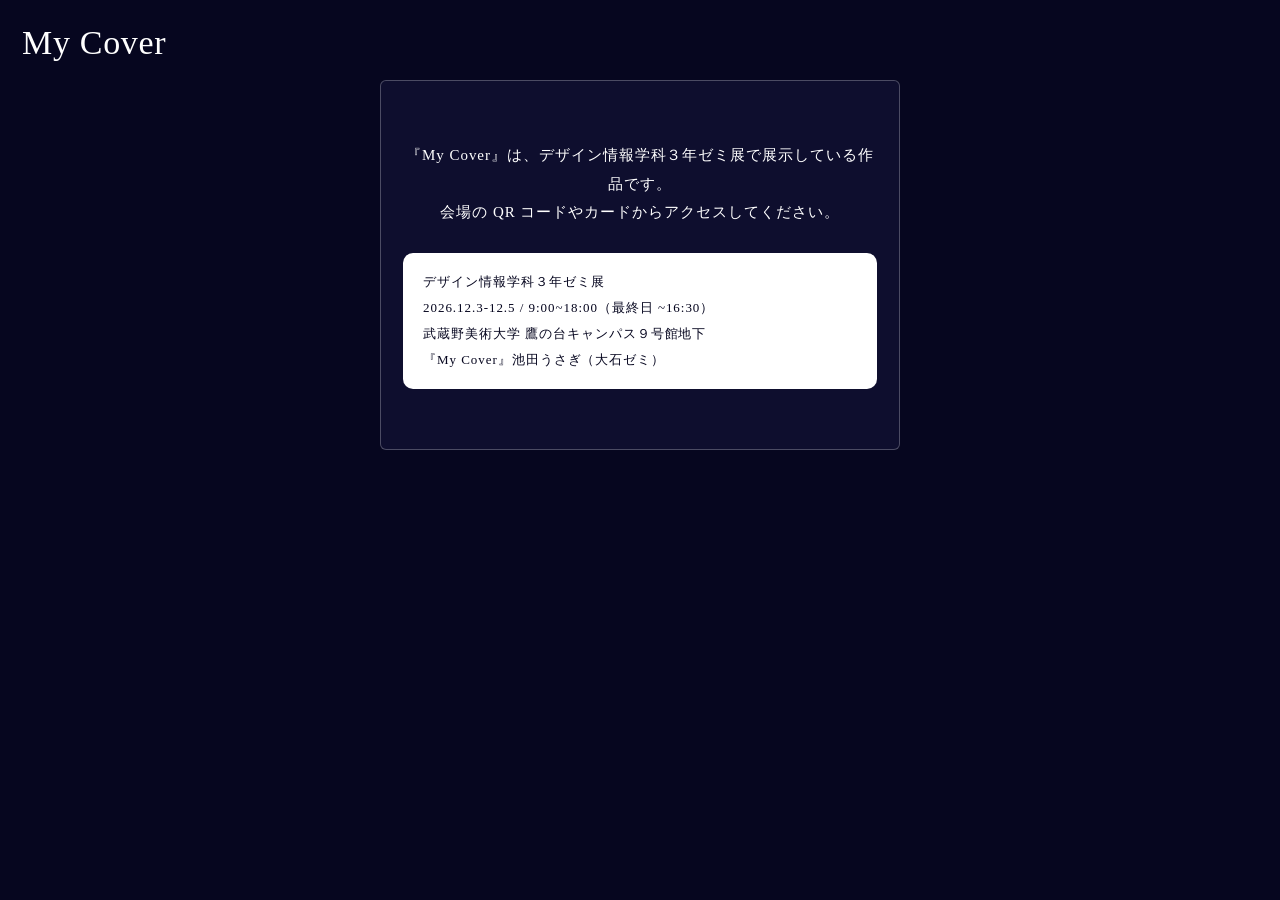
==== mobile/index.html @ b885bb5f "feat: フェーズ4 Supabase送信・カード発行・スマホ用ページを実装 - 確定したジャケットとカードのひも付けを Supabase に送信（失敗時は再送） - set_supabase_ke" ====
<!doctype html>
<html lang="ja">
<head>
<meta charset="utf-8">
<meta name="viewport" content="width=device-width,initial-scale=1,viewport-fit=cover">
<meta name="robots" content="noindex">
<title>My Cover</title>
<link rel="stylesheet" href="style.css">
</head>
<body>
<header class="head">
  <h1>My Cover</h1>
  <p class="no" id="no"></p>
</header>

<main id="main">
  <!-- 読み込み中 -->
  <section id="loading" class="panel center">
    <p class="msg" id="loading-msg">読み込んでいます…</p>
  </section>

  <!-- M1 曲とジャケット p.14 -->
  <section id="m1" class="panel hidden">
    <!-- 長押しで保存できるよう <img> で置く（背景画像にしない） -->
    <img id="jacket" class="jacket" alt="あなたの『My Cover』ジャケット">
    <p class="track-title" id="track-title"></p>
    <p class="artist" id="artist"></p>
    <div class="player">
      <button class="play" id="play" aria-label="再生"></button>
      <div class="bar">
        <input type="range" id="seek" min="0" step="0.1" value="0" aria-label="再生位置">
        <div class="times"><span id="pos">0´00”</span><span id="dur">-´--”</span></div>
      </div>
    </div>
    <a class="download" id="download" download>Download (MP3)</a>
    <p class="hint">ジャケットを長押しすると画像として保存できます</p>
    <div class="prompt">
      <p class="label">入力したプロンプト</p>
      <p class="prompt-text" id="prompt"></p>
    </div>
  </section>

  <!-- M2 未ひも付けカード p.15 -->
  <section id="m2" class="panel hidden">
    <div class="jacket empty"><span>まだジャケットがありません</span></div>
    <h2 class="m2-title">このカードにはまだジャケットが<br>ひもづいていません</h2>
    <p class="m2-desc">会場でジャケットを作成し、完成後「Take It Home（カードで持ち帰る）」を選択すると、このカードにあなたのジャケットと楽曲がひもづきます。</p>
    <div class="info" id="info"></div>
  </section>

  <!-- エラー -->
  <section id="error" class="panel center hidden">
    <p class="msg" id="error-msg"></p>
    <div class="info" id="info-error"></div>
  </section>
</main>

<footer class="foot">
  <a id="author" class="hidden" target="_blank" rel="noopener">『My Cover』・作者 HP へ</a>
</footer>

<script src="config.js"></script>
<script src="app.js"></script>
</body>
</html>
---- mobile/style.css ----
@font-face {
  /* TODO: デザインで使った書体のファイル（ライセンス確認後）を fonts/ に置く */
  font-family: "MyCoverSerif";
  src: url("fonts/main.woff2") format("woff2");
  font-display: swap;
}
:root {
  --bg: #06061f;
  --panel: #0e0e2e;
  --fg: #fff;
  --line: rgba(255, 255, 255, .8);
  --muted: rgba(255, 255, 255, .7);
  --font: "MyCoverSerif", "Hiragino Mincho ProN", "Yu Mincho", "YuMincho", "Noto Serif JP", serif;
}
* { box-sizing: border-box; }
html, body { margin: 0; background: var(--bg); color: var(--fg); font-family: var(--font); letter-spacing: .06em; }
body { min-height: 100vh; display: flex; flex-direction: column; padding: env(safe-area-inset-top) 0 env(safe-area-inset-bottom); }
.hidden { display: none !important; }

.head { display: flex; justify-content: space-between; align-items: baseline; padding: 24px 22px 18px; }
.head h1 { margin: 0; font-size: 34px; font-weight: 400; letter-spacing: .02em; }
.no { margin: 0; font-size: 14px; }

main { flex: 1; padding: 0 18px; }
.panel { max-width: 520px; margin: 0 auto; background: var(--panel); border: 1px solid rgba(255,255,255,.25); border-radius: 6px; padding: 28px 22px 26px; }
.panel.center { text-align: center; padding: 60px 22px; }
.msg { font-size: 15px; line-height: 1.9; margin: 0; }

.jacket { display: block; width: 100%; aspect-ratio: 1 / 1; object-fit: cover; background: #2a2a44;
  -webkit-touch-callout: default; user-select: auto; }
.jacket.empty { display: flex; align-items: center; justify-content: center; font-size: 15px; color: var(--muted); }

.track-title { text-align: center; font-size: 36px; margin: 24px 0 0; }
.artist { text-align: center; font-size: 16px; margin: 4px 0 18px; }

.player { display: flex; align-items: center; gap: 12px; }
.play { flex: none; width: 40px; height: 40px; border: 1px solid var(--line); border-radius: 50%; background: none; position: relative; cursor: pointer; }
.play::before { content: ""; position: absolute; left: 15px; top: 11px; border-style: solid; border-width: 9px 0 9px 14px; border-color: transparent transparent transparent #fff; }
.play.playing::before { left: 13px; top: 12px; width: 4px; height: 16px; border: none; background: #fff; box-shadow: 8px 0 0 #fff; }
.bar { flex: 1; }
.bar input { -webkit-appearance: none; appearance: none; width: 100%; height: 20px; background: transparent; margin: 0; }
.bar input::-webkit-slider-runnable-track { height: 2px; background: linear-gradient(to right, #fff 0 var(--pct, 0%), rgba(255,255,255,.5) var(--pct, 0%)); }
.bar input::-webkit-slider-thumb { -webkit-appearance: none; width: 14px; height: 14px; margin-top: -6px; border-radius: 50%; background: #fff; }
.bar input::-moz-range-track { height: 2px; background: rgba(255,255,255,.5); }
.bar input::-moz-range-thumb { width: 14px; height: 14px; border: none; border-radius: 50%; background: #fff; }
.times { display: flex; justify-content: space-between; font-size: 11px; color: var(--muted); }

.download { display: block; margin: 34px auto 0; max-width: 300px; padding: 15px 0; text-align: center; background: #fff; color: var(--bg);
  border-radius: 8px; font-size: 17px; text-decoration: none; }
.download.disabled { opacity: .4; pointer-events: none; }
.hint { text-align: center; font-size: 12px; margin: 14px 0 0; }

.prompt { margin: 34px -8px 0; border-top: 1px solid var(--line); padding-top: 14px; }
.label { font-size: 12px; margin: 0 0 14px; }
.prompt-text { font-size: 14px; line-height: 1.8; margin: 0; padding: 0 10px; white-space: pre-wrap; word-break: break-all; }

.m2-title { font-size: 18px; font-weight: 400; line-height: 1.6; margin: 30px 0 0; }
.m2-desc { font-size: 13px; line-height: 1.9; margin: 22px 0 0; }
.info { margin-top: 26px; background: #fff; color: var(--bg); border-radius: 10px; padding: 16px 20px; font-size: 13px; line-height: 2; text-align: left; }
.info:empty { display: none; }

.foot { text-align: center; padding: 30px 0 36px; }
.foot a { color: var(--fg); font-size: 15px; }
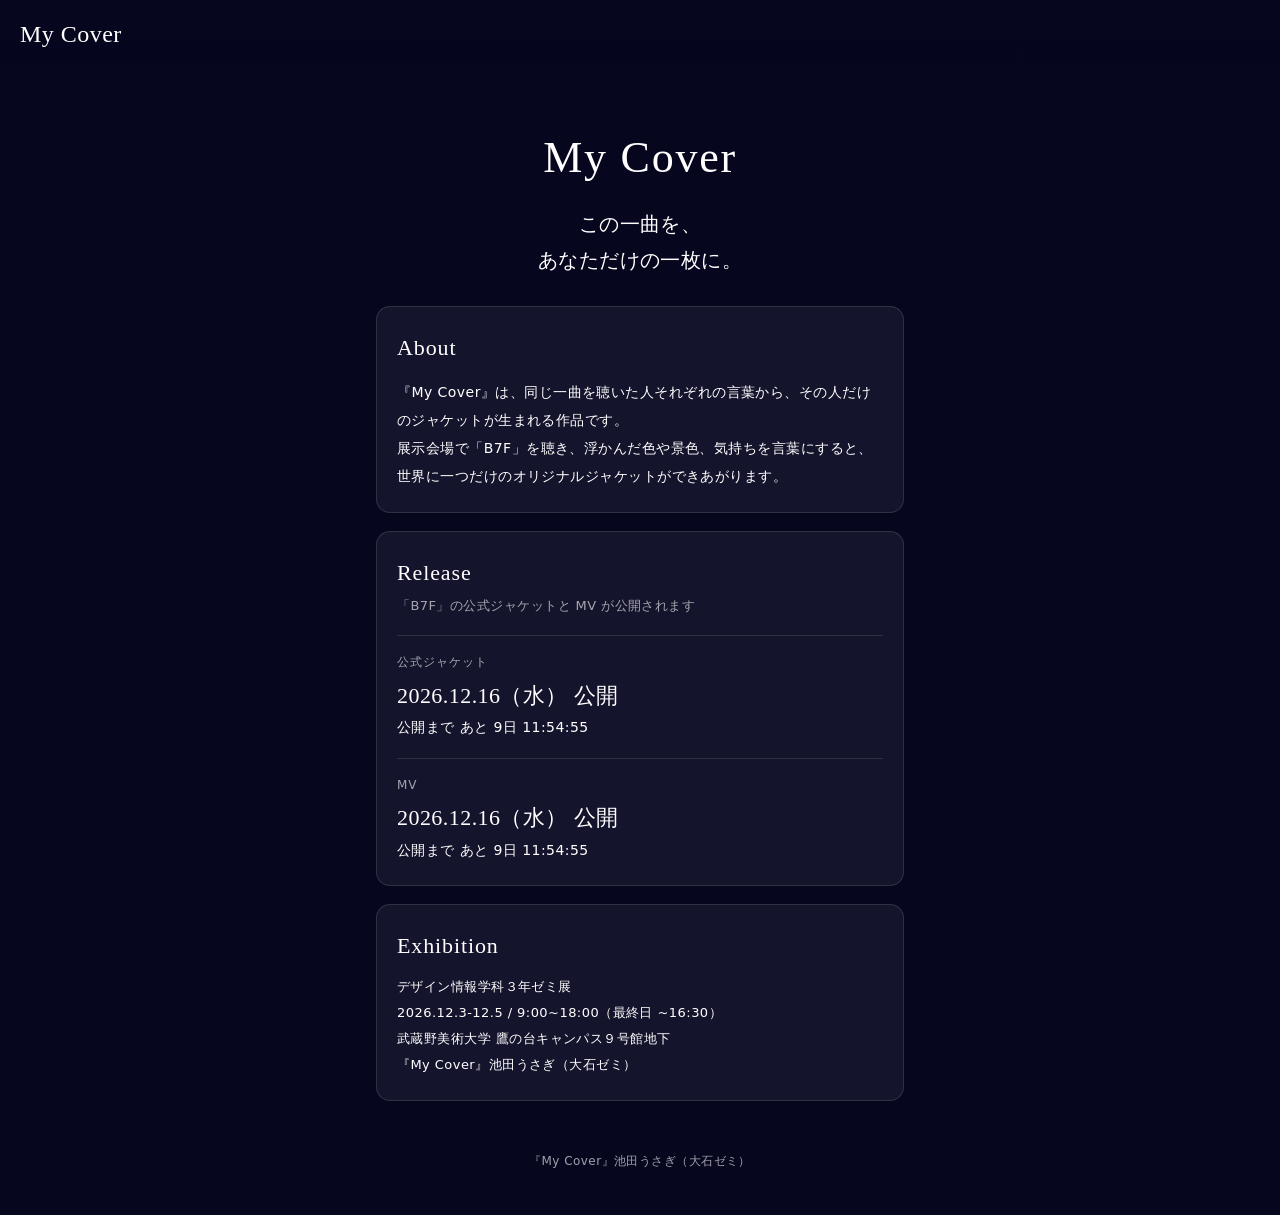
==== commit f96edc5b: "feat: スマホ用ページを音楽配信サービス風に作り込み、作品ページを追加 - アルバムページ風の M1（にじむ背景・大きなジャケット・10秒戻し／送り・曲の行） - URL にクエリが無いときは作品" ====
--- a/mobile/index.html
+++ b/mobile/index.html
@@ -4,59 +4,160 @@
 <meta charset="utf-8">
 <meta name="viewport" content="width=device-width,initial-scale=1,viewport-fit=cover">
 <meta name="robots" content="noindex">
+<meta name="theme-color" content="#06061f">
 <title>My Cover</title>
 <link rel="stylesheet" href="style.css">
 </head>
 <body>
-<header class="head">
-  <h1>My Cover</h1>
+<header class="bar">
+  <a class="logo" href="./">My Cover</a>
   <p class="no" id="no"></p>
 </header>
 
 <main id="main">
-  <!-- 読み込み中 -->
-  <section id="loading" class="panel center">
+  <!-- 読み込み中・エラー -->
+  <section id="loading" class="state">
     <p class="msg" id="loading-msg">読み込んでいます…</p>
   </section>
+  <section id="error" class="state hidden">
+    <p class="msg" id="error-msg"></p>
+    <a class="pill" href="./">『My Cover』作品ページへ</a>
+  </section>
 
-  <!-- M1 曲とジャケット p.14 -->
-  <section id="m1" class="panel hidden">
-    <!-- 長押しで保存できるよう <img> で置く（背景画像にしない） -->
-    <img id="jacket" class="jacket" alt="あなたの『My Cover』ジャケット">
-    <p class="track-title" id="track-title"></p>
-    <p class="artist" id="artist"></p>
+  <!-- M1 曲とジャケット（あなた盤） -->
+  <section id="m1" class="hidden">
+    <div class="hero">
+      <div class="hero-bg" id="hero-bg" aria-hidden="true"></div>
+      <!-- 長押しで保存できるよう <img> で置く（背景画像にしない） -->
+      <img id="jacket" class="art" alt="あなたの『My Cover』ジャケット">
+    </div>
+    <div class="head">
+      <h1 class="title" id="track-title"></h1>
+      <p class="artist" id="artist"></p>
+      <p class="meta" id="meta"></p>
+    </div>
+
     <div class="player">
-      <button class="play" id="play" aria-label="再生"></button>
-      <div class="bar">
-        <input type="range" id="seek" min="0" step="0.1" value="0" aria-label="再生位置">
-        <div class="times"><span id="pos">0´00”</span><span id="dur">-´--”</span></div>
+      <input type="range" class="seek" id="seek" min="0" step="0.1" value="0" aria-label="再生位置">
+      <div class="times"><span id="pos">0:00</span><span id="dur">-:--</span></div>
+      <div class="controls">
+        <button class="skip" id="back10" aria-label="10秒戻す">−10</button>
+        <button class="play" id="play" aria-label="再生"></button>
+        <button class="skip" id="fwd10" aria-label="10秒送る">+10</button>
       </div>
     </div>
-    <a class="download" id="download" download>Download (MP3)</a>
+
+    <div class="actions">
+      <a class="pill primary" id="download" download>Download (MP3)</a>
+    </div>
     <p class="hint">ジャケットを長押しすると画像として保存できます</p>
-    <div class="prompt">
-      <p class="label">入力したプロンプト</p>
-      <p class="prompt-text" id="prompt"></p>
+
+    <ol class="tracks">
+      <li>
+        <span class="n">1</span>
+        <span class="t"><b id="row-title"></b><small id="row-artist"></small></span>
+        <span class="d" id="row-dur"></span>
+      </li>
+    </ol>
+
+    <section class="card words">
+      <h2>入力したプロンプト</h2>
+      <p id="prompt"></p>
+    </section>
+  </section>
+
+  <!-- M2 未ひも付けカード -->
+  <section id="m2" class="hidden">
+    <div class="hero">
+      <div class="art empty"><span>まだジャケットがありません</span></div>
+    </div>
+    <div class="head">
+      <h1 class="m2-title">このカードにはまだ<br>ジャケットがひもづいていません</h1>
+      <p class="m2-desc">会場でジャケットを作成し、完成後「Take It Home（カードで持ち帰る）」を選択すると、このカードにあなたのジャケットと楽曲がひもづきます。</p>
     </div>
   </section>
 
-  <!-- M2 未ひも付けカード p.15 -->
-  <section id="m2" class="panel hidden">
-    <div class="jacket empty"><span>まだジャケットがありません</span></div>
-    <h2 class="m2-title">このカードにはまだジャケットが<br>ひもづいていません</h2>
-    <p class="m2-desc">会場でジャケットを作成し、完成後「Take It Home（カードで持ち帰る）」を選択すると、このカードにあなたのジャケットと楽曲がひもづきます。</p>
-    <div class="info" id="info"></div>
+  <!-- 作品ページ（?t= / ?c= なしで開いたとき） -->
+  <section id="home" class="hidden">
+    <div class="home-hero">
+      <div class="home-stack" id="home-stack" aria-hidden="true"></div>
+      <h1 class="home-title">My Cover</h1>
+      <p class="home-catch" id="home-catch"></p>
+    </div>
+    <section class="card">
+      <h2>About</h2>
+      <p class="body" id="work-intro"></p>
+    </section>
   </section>
 
-  <!-- エラー -->
-  <section id="error" class="panel center hidden">
-    <p class="msg" id="error-msg"></p>
-    <div class="info" id="info-error"></div>
+  <!-- 特設エリア（M1・M2・作品ページの共通部分） -->
+  <section id="special" class="hidden">
+    <section class="card release" id="release">
+      <h2>Release</h2>
+      <p class="sub" id="release-sub"></p>
+
+      <div class="rel-item">
+        <p class="label">公式ジャケット</p>
+        <div id="official-before">
+          <p class="date" id="official-date"></p>
+          <p class="countdown" id="official-count"></p>
+        </div>
+        <div id="official-after" class="hidden">
+          <!-- あなた盤と公式盤を並べる -->
+          <div class="compare" id="compare">
+            <figure id="mine-fig"><img id="mine" alt="あなた盤"><figcaption>あなた盤</figcaption></figure>
+            <figure id="official-fig"><img id="official" alt="公式盤"><figcaption>公式盤</figcaption></figure>
+          </div>
+          <a class="pill" id="official-dl" download>公式ジャケットをダウンロード</a>
+        </div>
+      </div>
+
+      <div class="rel-item">
+        <p class="label">MV</p>
+        <div id="mv-before">
+          <p class="date" id="mv-date"></p>
+          <p class="countdown" id="mv-count"></p>
+        </div>
+        <div id="mv-after" class="hidden">
+          <a class="pill primary" id="mv-link" href="#">MV を見る（YouTube）</a>
+        </div>
+      </div>
+    </section>
+
+    <section class="card hidden" id="song">
+      <h2 id="song-title"></h2>
+      <p class="body" id="song-intro"></p>
+    </section>
+
+    <section class="block" id="everyone">
+      <div class="block-head">
+        <h2>みんなの My Cover</h2>
+        <span class="count" id="everyone-count"></span>
+      </div>
+      <p class="sub">同じ一曲を聴いても、生まれたジャケットは違う。</p>
+      <div class="shelf" id="shelf"></div>
+      <button class="pill hidden" id="more">もっと見る</button>
+      <a class="pill" id="to-home" href="./">すべて見る（作品ページ）</a>
+    </section>
+
+    <section class="card info" id="info-card">
+      <h2>Exhibition</h2>
+      <div id="info"></div>
+    </section>
   </section>
 </main>
 
+<!-- ジャケットを大きく見る -->
+<div id="viewer" class="viewer hidden" role="dialog" aria-modal="true" aria-label="ジャケット">
+  <button class="close" id="viewer-close" aria-label="閉じる">×</button>
+  <img id="viewer-img" alt="">
+  <p class="viewer-no" id="viewer-no"></p>
+  <p class="viewer-prompt" id="viewer-prompt"></p>
+</div>
+
 <footer class="foot">
-  <a id="author" class="hidden" target="_blank" rel="noopener">『My Cover』・作者 HP へ</a>
+  <a href="./" id="foot-home">『My Cover』作品ページへ</a>
+  <p class="credit" id="credit"></p>
 </footer>
 
 <script src="config.js"></script>
--- a/mobile/style.css
+++ b/mobile/style.css
@@ -1,3 +1,5 @@
+/* スマホ用ページ。音楽配信サービスのアルバムページのような構成：
+   ジャケットの色がにじむ背景 → 大きなジャケット → 曲名 → プレイヤー → 曲の行 → 特設エリア */
 @font-face {
   /* TODO: デザインで使った書体のファイル（ライセンス確認後）を fonts/ に置く */
   font-family: "MyCoverSerif";
@@ -6,58 +8,149 @@
 }
 :root {
   --bg: #06061f;
-  --panel: #0e0e2e;
+  --card: rgba(255, 255, 255, .06);
+  --card-line: rgba(255, 255, 255, .12);
   --fg: #fff;
+  --muted: rgba(255, 255, 255, .62);
   --line: rgba(255, 255, 255, .8);
-  --muted: rgba(255, 255, 255, .7);
-  --font: "MyCoverSerif", "Hiragino Mincho ProN", "Yu Mincho", "YuMincho", "Noto Serif JP", serif;
+  --serif: "MyCoverSerif", "Hiragino Mincho ProN", "Yu Mincho", "YuMincho", "Noto Serif JP", serif;
+  --sans: "Hiragino Sans", "Hiragino Kaku Gothic ProN", "Yu Gothic UI", "Noto Sans JP", system-ui, sans-serif;
 }
-* { box-sizing: border-box; }
-html, body { margin: 0; background: var(--bg); color: var(--fg); font-family: var(--font); letter-spacing: .06em; }
-body { min-height: 100vh; display: flex; flex-direction: column; padding: env(safe-area-inset-top) 0 env(safe-area-inset-bottom); }
+* { box-sizing: border-box; min-width: 0; }
+html, body { margin: 0; background: var(--bg); color: var(--fg); }
+html { overflow-x: clip; }
+body { font: 15px/1.7 var(--sans); letter-spacing: .03em; min-height: 100vh; overflow-x: clip;
+  padding: env(safe-area-inset-top) env(safe-area-inset-right) env(safe-area-inset-bottom) env(safe-area-inset-left); }
 .hidden { display: none !important; }
+h1, h2 { font-weight: 400; margin: 0; }
+button { font: inherit; color: inherit; background: none; border: 0; cursor: pointer; }
+main { max-width: 560px; margin: 0 auto; }
 
-.head { display: flex; justify-content: space-between; align-items: baseline; padding: 24px 22px 18px; }
-.head h1 { margin: 0; font-size: 34px; font-weight: 400; letter-spacing: .02em; }
-.no { margin: 0; font-size: 14px; }
+/* ---------- 上のバー ---------- */
+.bar { position: sticky; top: 0; z-index: 5; display: flex; justify-content: space-between; align-items: baseline;
+  padding: 14px 20px 10px; background: linear-gradient(var(--bg) 60%, rgba(6, 6, 31, 0)); }
+.logo { font-family: var(--serif); font-size: 24px; color: var(--fg); text-decoration: none; letter-spacing: .02em; }
+.no { margin: 0; font-size: 13px; color: var(--muted); font-variant-numeric: tabular-nums; }
 
-main { flex: 1; padding: 0 18px; }
-.panel { max-width: 520px; margin: 0 auto; background: var(--panel); border: 1px solid rgba(255,255,255,.25); border-radius: 6px; padding: 28px 22px 26px; }
-.panel.center { text-align: center; padding: 60px 22px; }
-.msg { font-size: 15px; line-height: 1.9; margin: 0; }
+/* ---------- 読み込み中・エラー ---------- */
+.state { min-height: 60vh; display: flex; flex-direction: column; align-items: center; justify-content: center; gap: 28px; padding: 0 24px; text-align: center; }
+.msg { margin: 0; font-size: 15px; line-height: 2; white-space: pre-line; color: var(--muted); }
 
-.jacket { display: block; width: 100%; aspect-ratio: 1 / 1; object-fit: cover; background: #2a2a44;
+/* ---------- ジャケット（ヒーロー） ---------- */
+.hero { position: relative; isolation: isolate; padding: 18px 40px 6px; overflow-x: clip; }
+.hero-bg { position: absolute; inset: -60px 0 0; z-index: -1; background-size: cover; background-position: center;
+  filter: blur(48px) saturate(1.4); opacity: .7; transform: scale(1.2);
+  -webkit-mask-image: linear-gradient(#000 40%, transparent); mask-image: linear-gradient(#000 40%, transparent); }
+.art { display: block; width: 100%; aspect-ratio: 1 / 1; object-fit: cover; border-radius: 6px; background: #22223d;
+  box-shadow: 0 24px 60px rgba(0, 0, 0, .55), 0 0 0 1px rgba(255, 255, 255, .06);
   -webkit-touch-callout: default; user-select: auto; }
-.jacket.empty { display: flex; align-items: center; justify-content: center; font-size: 15px; color: var(--muted); }
+.art.empty { display: flex; align-items: center; justify-content: center; color: var(--muted); font-size: 14px;
+  border: 1px dashed rgba(255, 255, 255, .25); box-shadow: none; background: rgba(255, 255, 255, .03); }
 
-.track-title { text-align: center; font-size: 36px; margin: 24px 0 0; }
-.artist { text-align: center; font-size: 16px; margin: 4px 0 18px; }
+/* ---------- 曲名 ---------- */
+.head { padding: 22px 24px 4px; }
+.title { font-family: var(--serif); font-size: 34px; line-height: 1.15; letter-spacing: .04em; }
+.artist { margin: 6px 0 0; font-size: 16px; }
+.meta { margin: 2px 0 0; font-size: 13px; color: var(--muted); }
+.m2-title { font-family: var(--serif); font-size: 21px; line-height: 1.6; }
+.m2-desc { margin: 14px 0 0; font-size: 14px; line-height: 1.9; color: var(--muted); }
 
-.player { display: flex; align-items: center; gap: 12px; }
-.play { flex: none; width: 40px; height: 40px; border: 1px solid var(--line); border-radius: 50%; background: none; position: relative; cursor: pointer; }
-.play::before { content: ""; position: absolute; left: 15px; top: 11px; border-style: solid; border-width: 9px 0 9px 14px; border-color: transparent transparent transparent #fff; }
-.play.playing::before { left: 13px; top: 12px; width: 4px; height: 16px; border: none; background: #fff; box-shadow: 8px 0 0 #fff; }
-.bar { flex: 1; }
-.bar input { -webkit-appearance: none; appearance: none; width: 100%; height: 20px; background: transparent; margin: 0; }
-.bar input::-webkit-slider-runnable-track { height: 2px; background: linear-gradient(to right, #fff 0 var(--pct, 0%), rgba(255,255,255,.5) var(--pct, 0%)); }
-.bar input::-webkit-slider-thumb { -webkit-appearance: none; width: 14px; height: 14px; margin-top: -6px; border-radius: 50%; background: #fff; }
-.bar input::-moz-range-track { height: 2px; background: rgba(255,255,255,.5); }
-.bar input::-moz-range-thumb { width: 14px; height: 14px; border: none; border-radius: 50%; background: #fff; }
-.times { display: flex; justify-content: space-between; font-size: 11px; color: var(--muted); }
+/* ---------- プレイヤー ---------- */
+.player { padding: 14px 24px 0; }
+.seek { -webkit-appearance: none; appearance: none; width: 100%; height: 22px; margin: 0; background: transparent; }
+.seek::-webkit-slider-runnable-track { height: 3px; border-radius: 2px;
+  background: linear-gradient(to right, #fff 0 var(--pct, 0%), rgba(255, 255, 255, .25) var(--pct, 0%)); }
+.seek::-webkit-slider-thumb { -webkit-appearance: none; width: 14px; height: 14px; margin-top: -5.5px; border-radius: 50%; background: #fff; }
+.seek::-moz-range-track { height: 3px; background: rgba(255, 255, 255, .25); }
+.seek::-moz-range-progress { height: 3px; background: #fff; }
+.seek::-moz-range-thumb { width: 14px; height: 14px; border: 0; border-radius: 50%; background: #fff; }
+.times { display: flex; justify-content: space-between; font-size: 12px; color: var(--muted); font-variant-numeric: tabular-nums; }
+.controls { display: flex; justify-content: center; align-items: center; gap: 40px; margin-top: 6px; }
+.skip { width: 48px; height: 48px; font-size: 14px; color: var(--muted); }
+.play { width: 68px; height: 68px; border-radius: 50%; background: #fff; position: relative; }
+.play::before { content: ""; position: absolute; left: 27px; top: 22px; border-style: solid; border-width: 12px 0 12px 19px;
+  border-color: transparent transparent transparent var(--bg); }
+.play.playing::before { left: 25px; top: 24px; width: 6px; height: 20px; border: 0; background: var(--bg); box-shadow: 12px 0 0 var(--bg); }
+.play:disabled { opacity: .35; }
 
-.download { display: block; margin: 34px auto 0; max-width: 300px; padding: 15px 0; text-align: center; background: #fff; color: var(--bg);
-  border-radius: 8px; font-size: 17px; text-decoration: none; }
-.download.disabled { opacity: .4; pointer-events: none; }
-.hint { text-align: center; font-size: 12px; margin: 14px 0 0; }
+/* ---------- ボタン ---------- */
+.actions { display: flex; justify-content: center; padding: 22px 24px 0; }
+.pill { display: inline-flex; align-items: center; justify-content: center; min-height: 46px; padding: 0 26px; border-radius: 999px;
+  border: 1px solid rgba(255, 255, 255, .55); color: var(--fg); text-decoration: none; font-size: 15px; }
+.pill.primary { background: #fff; color: var(--bg); border-color: #fff; }
+.pill.disabled { opacity: .4; pointer-events: none; }
+.hint { margin: 10px 0 0; text-align: center; font-size: 12px; color: var(--muted); }
 
-.prompt { margin: 34px -8px 0; border-top: 1px solid var(--line); padding-top: 14px; }
-.label { font-size: 12px; margin: 0 0 14px; }
-.prompt-text { font-size: 14px; line-height: 1.8; margin: 0; padding: 0 10px; white-space: pre-wrap; word-break: break-all; }
+/* ---------- 曲の行 ---------- */
+.tracks { list-style: none; margin: 26px 16px 0; padding: 0; border-top: 1px solid var(--card-line); }
+.tracks li { display: flex; align-items: center; gap: 16px; padding: 12px 8px; border-bottom: 1px solid var(--card-line); }
+.tracks .n { width: 16px; text-align: center; color: var(--muted); font-size: 13px; }
+.tracks .t { flex: 1; display: flex; flex-direction: column; line-height: 1.4; }
+.tracks .t b { font-weight: 500; }
+.tracks .t small { color: var(--muted); font-size: 12px; }
+.tracks .d { color: var(--muted); font-size: 13px; font-variant-numeric: tabular-nums; }
 
-.m2-title { font-size: 18px; font-weight: 400; line-height: 1.6; margin: 30px 0 0; }
-.m2-desc { font-size: 13px; line-height: 1.9; margin: 22px 0 0; }
-.info { margin-top: 26px; background: #fff; color: var(--bg); border-radius: 10px; padding: 16px 20px; font-size: 13px; line-height: 2; text-align: left; }
-.info:empty { display: none; }
+/* ---------- カード（特設エリアなど） ---------- */
+.card { margin: 18px 16px 0; padding: 22px 20px; border-radius: 14px; background: var(--card); border: 1px solid var(--card-line); }
+.card h2, .block h2 { font-family: var(--serif); font-size: 22px; letter-spacing: .04em; }
+.card .sub, .block .sub { margin: 4px 0 0; font-size: 13px; color: var(--muted); }
+.body { margin: 12px 0 0; font-size: 14px; line-height: 2; white-space: pre-line; }
+.words p { margin: 10px 0 0; font-size: 15px; line-height: 1.9; white-space: pre-wrap; word-break: break-all; }
+.words h2 { font-size: 15px; font-family: var(--sans); color: var(--muted); letter-spacing: .06em; }
 
-.foot { text-align: center; padding: 30px 0 36px; }
-.foot a { color: var(--fg); font-size: 15px; }
+.rel-item { margin-top: 18px; padding-top: 16px; border-top: 1px solid var(--card-line); }
+.label { margin: 0; font-size: 12px; color: var(--muted); letter-spacing: .08em; }
+.date { margin: 4px 0 0; font-family: var(--serif); font-size: 22px; }
+.countdown { margin: 2px 0 0; font-size: 14px; font-variant-numeric: tabular-nums; }
+.countdown:empty { display: none; }
+.compare { display: grid; grid-template-columns: 1fr 1fr; gap: 10px; margin-top: 12px; }
+.compare.single { grid-template-columns: minmax(0, 260px); justify-content: center; }
+.compare figure { margin: 0; }
+.compare img, .official-empty { display: block; width: 100%; aspect-ratio: 1 / 1; object-fit: cover; border-radius: 4px; background: #22223d; -webkit-touch-callout: default; }
+.official-empty { display: flex; align-items: center; justify-content: center; color: var(--muted); font-size: 13px; }
+.compare figcaption { text-align: center; font-size: 12px; margin-top: 6px; color: var(--muted); }
+.release .pill { margin-top: 16px; width: 100%; }
+
+/* ---------- みんなの My Cover ---------- */
+.block { margin: 30px 0 0; padding: 0 16px; }
+.block-head { display: flex; align-items: baseline; justify-content: space-between; }
+.count { font-size: 13px; color: var(--muted); }
+.shelf { display: flex; gap: 10px; overflow-x: auto; scroll-snap-type: x mandatory; margin: 14px -16px 0; padding: 0 16px 6px; scrollbar-width: none; }
+.shelf::-webkit-scrollbar { display: none; }
+.shelf.grid { display: grid; grid-template-columns: repeat(3, minmax(0, 1fr)); overflow: visible; margin: 14px 0 0; padding: 0; }
+.tile { flex: none; width: 116px; scroll-snap-align: start; text-align: left; padding: 0; }
+.shelf.grid .tile { width: auto; }
+.tile img { display: block; width: 100%; aspect-ratio: 1 / 1; object-fit: cover; border-radius: 4px; background: #22223d; }
+.tile span { display: block; margin-top: 4px; font-size: 11px; color: var(--muted); font-variant-numeric: tabular-nums; }
+.tile.mine img { outline: 2px solid #fff; outline-offset: -2px; }
+.tile.mine span { color: var(--fg); }
+.block .pill { display: flex; margin-top: 16px; width: 100%; }
+.empty-text { margin: 14px 0 0; font-size: 13px; color: var(--muted); }
+
+.info #info { margin-top: 10px; font-size: 13px; line-height: 2; }
+
+/* ---------- 作品ページ ---------- */
+.home-hero { position: relative; padding: 30px 24px 10px; text-align: center; overflow: hidden; }
+.home-stack { display: grid; grid-template-columns: repeat(3, 1fr); gap: 6px; margin: 0 -40px 26px; transform: rotate(-6deg);
+  opacity: .9; -webkit-mask-image: radial-gradient(closest-side, #000 55%, transparent); mask-image: radial-gradient(closest-side, #000 55%, transparent); }
+.home-stack img, .home-stack i { display: block; width: 100%; aspect-ratio: 1 / 1; object-fit: cover; border-radius: 3px; background: #1a1a38; }
+.home-title { font-family: var(--serif); font-size: 44px; letter-spacing: .04em; }
+.home-catch { margin: 10px 0 0; font-family: var(--serif); font-size: 20px; line-height: 1.8; white-space: pre-line; }
+
+/* ---------- ジャケットを大きく見る ---------- */
+.viewer { position: fixed; inset: 0; z-index: 20; background: rgba(6, 6, 31, .96); display: flex; flex-direction: column;
+  align-items: center; justify-content: center; padding: 60px 24px; }
+.viewer img { width: min(100%, 480px); aspect-ratio: 1 / 1; object-fit: cover; border-radius: 6px; -webkit-touch-callout: default; }
+.viewer-no { margin: 14px 0 0; font-size: 14px; }
+.viewer-prompt { margin: 8px 0 0; max-width: 480px; font-size: 14px; line-height: 1.9; color: var(--muted); white-space: pre-wrap; word-break: break-all; text-align: center; }
+.close { position: absolute; top: calc(10px + env(safe-area-inset-top)); right: 14px; width: 48px; height: 48px; font-size: 30px; }
+
+/* ---------- フッター ---------- */
+.foot { text-align: center; padding: 40px 20px 44px; }
+.foot a { color: var(--fg); font-size: 14px; }
+.credit { margin: 10px 0 0; font-size: 12px; color: var(--muted); }
+.credit a { color: inherit; }
+
+@media (prefers-reduced-motion: no-preference) {
+  .art, .tile img { transition: opacity .3s; }
+}
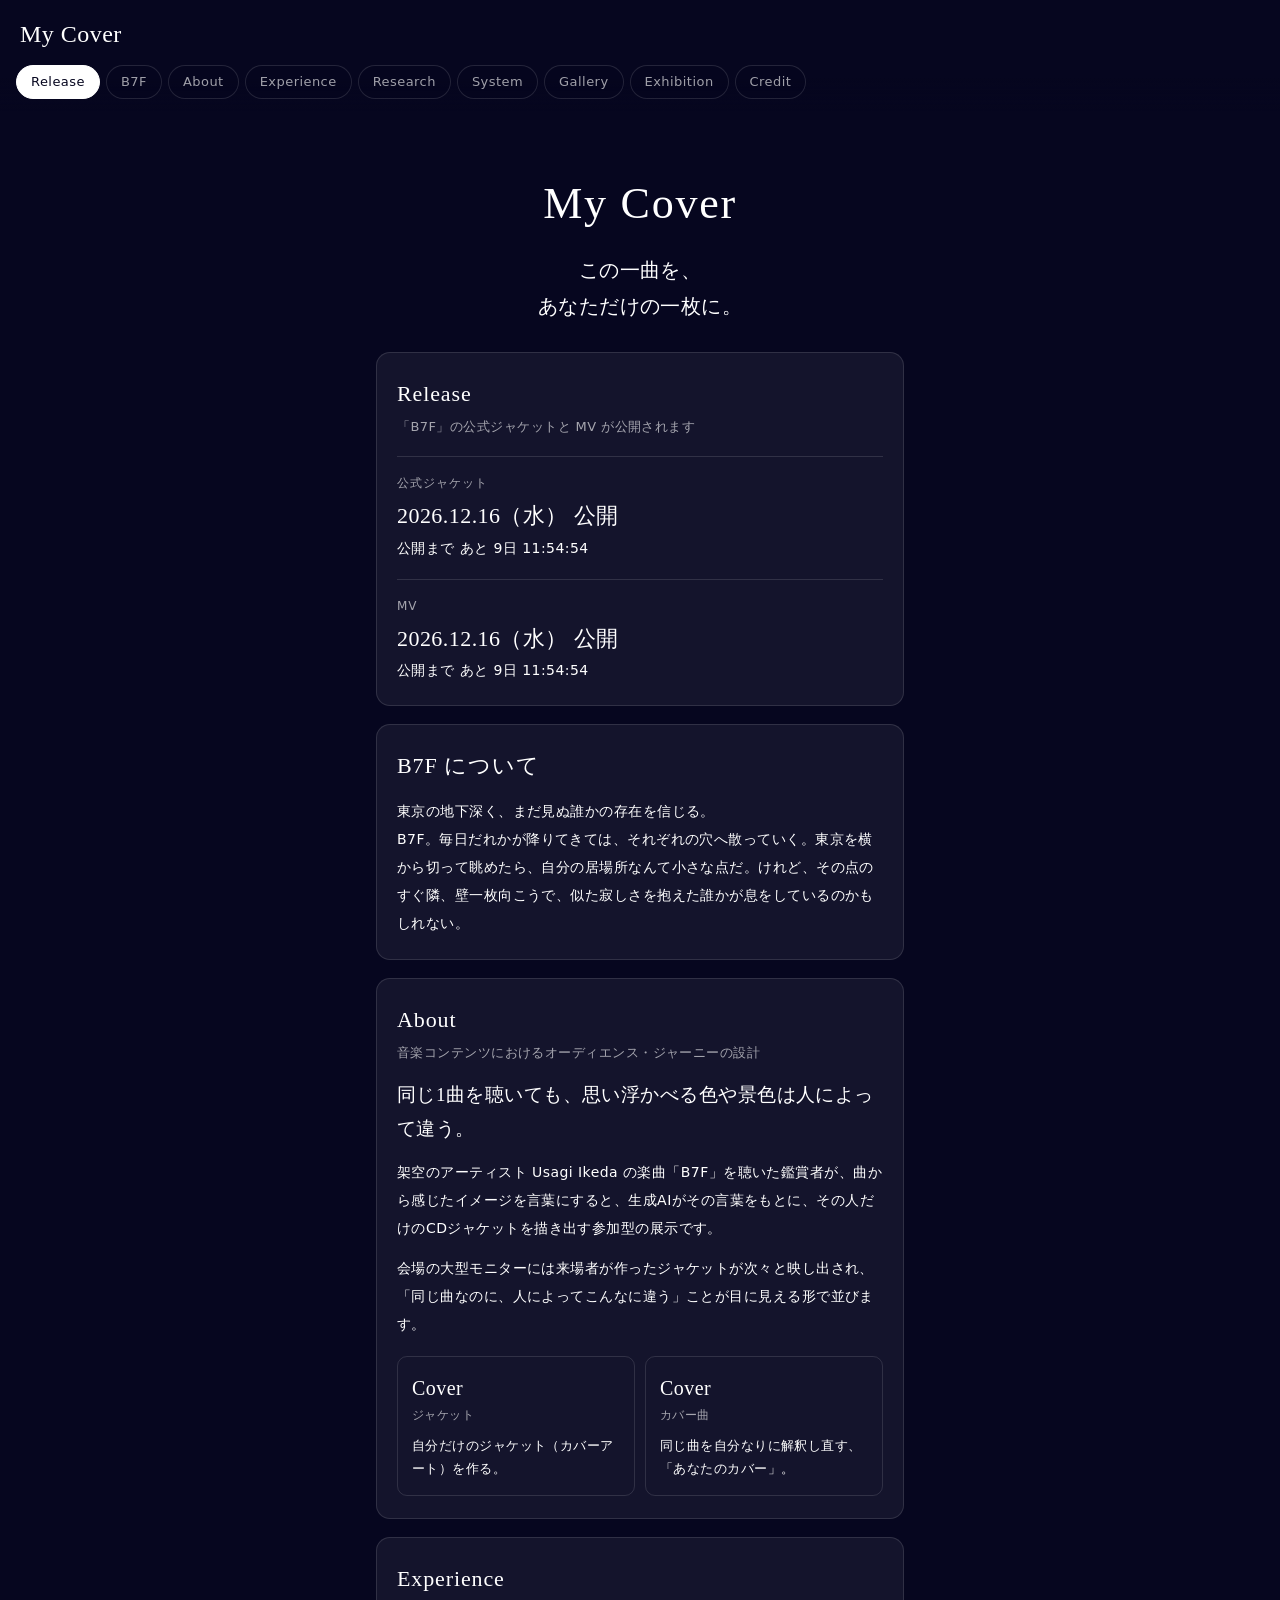
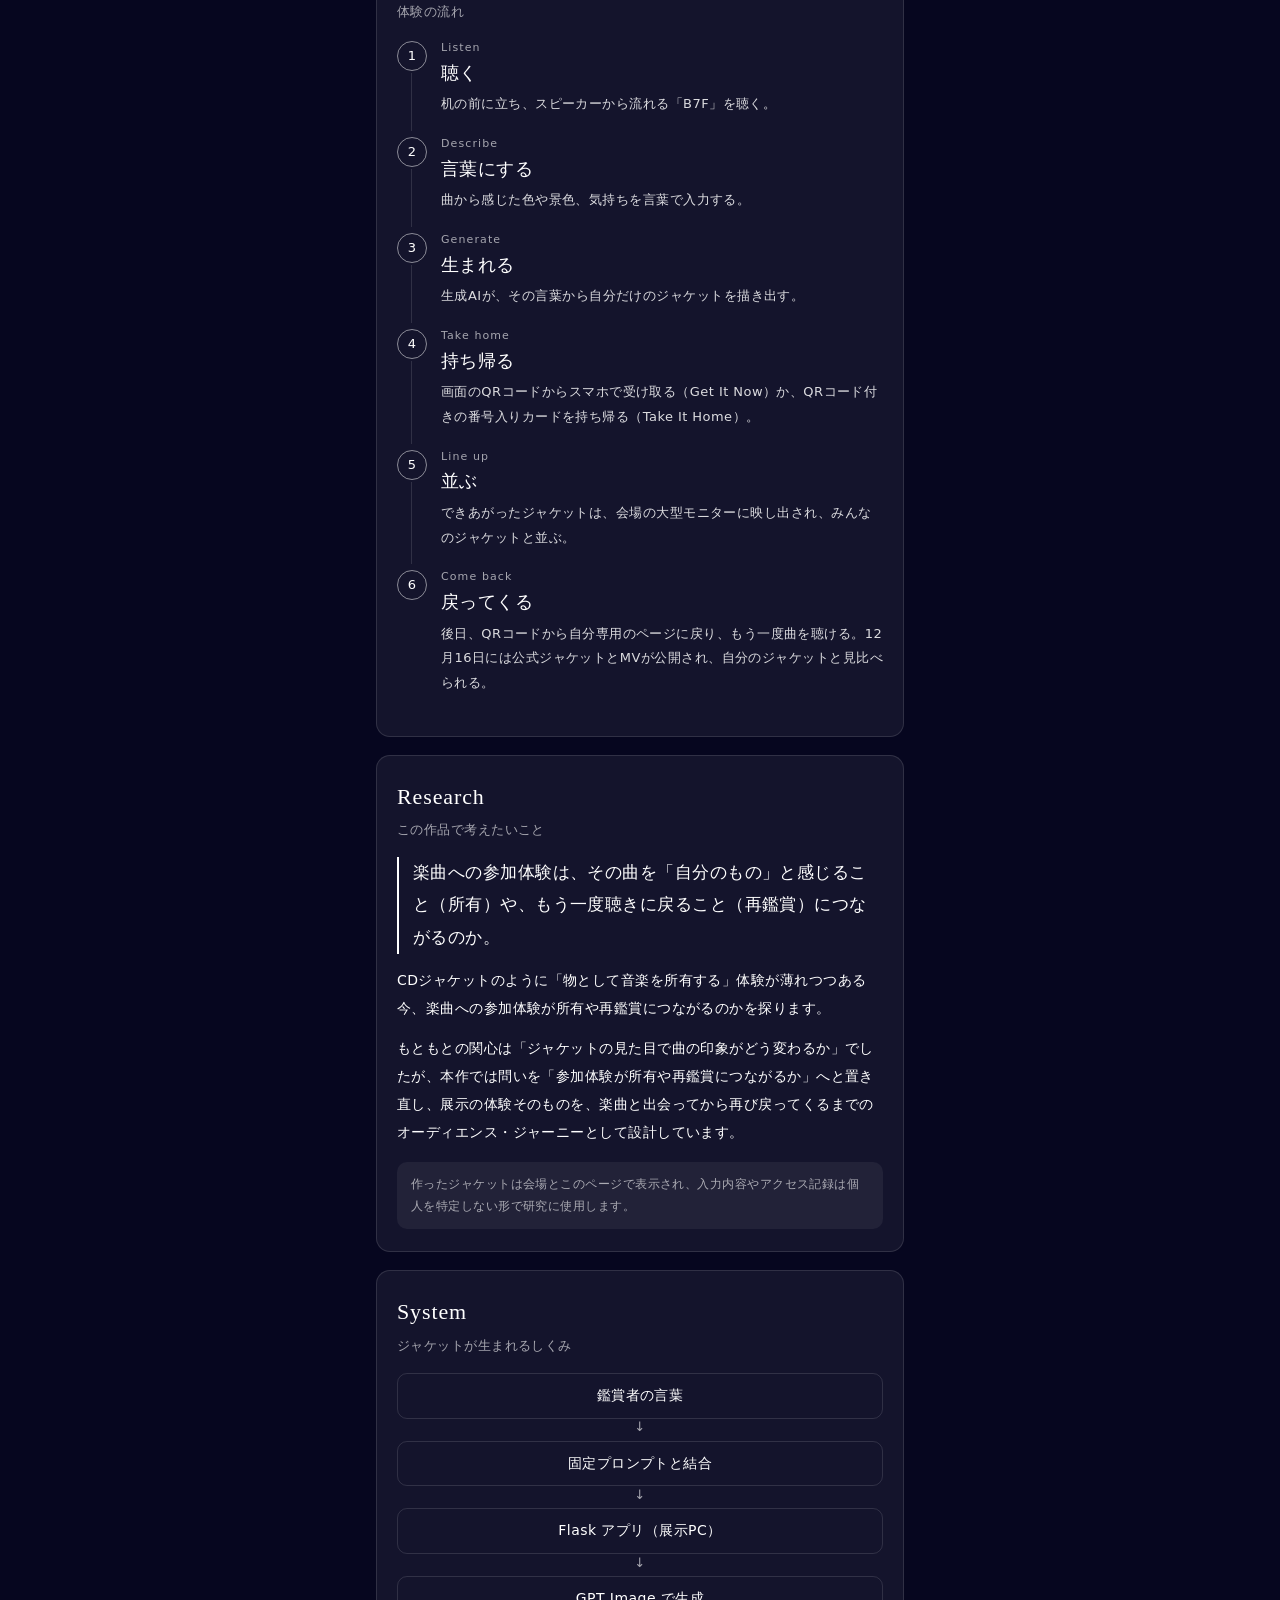
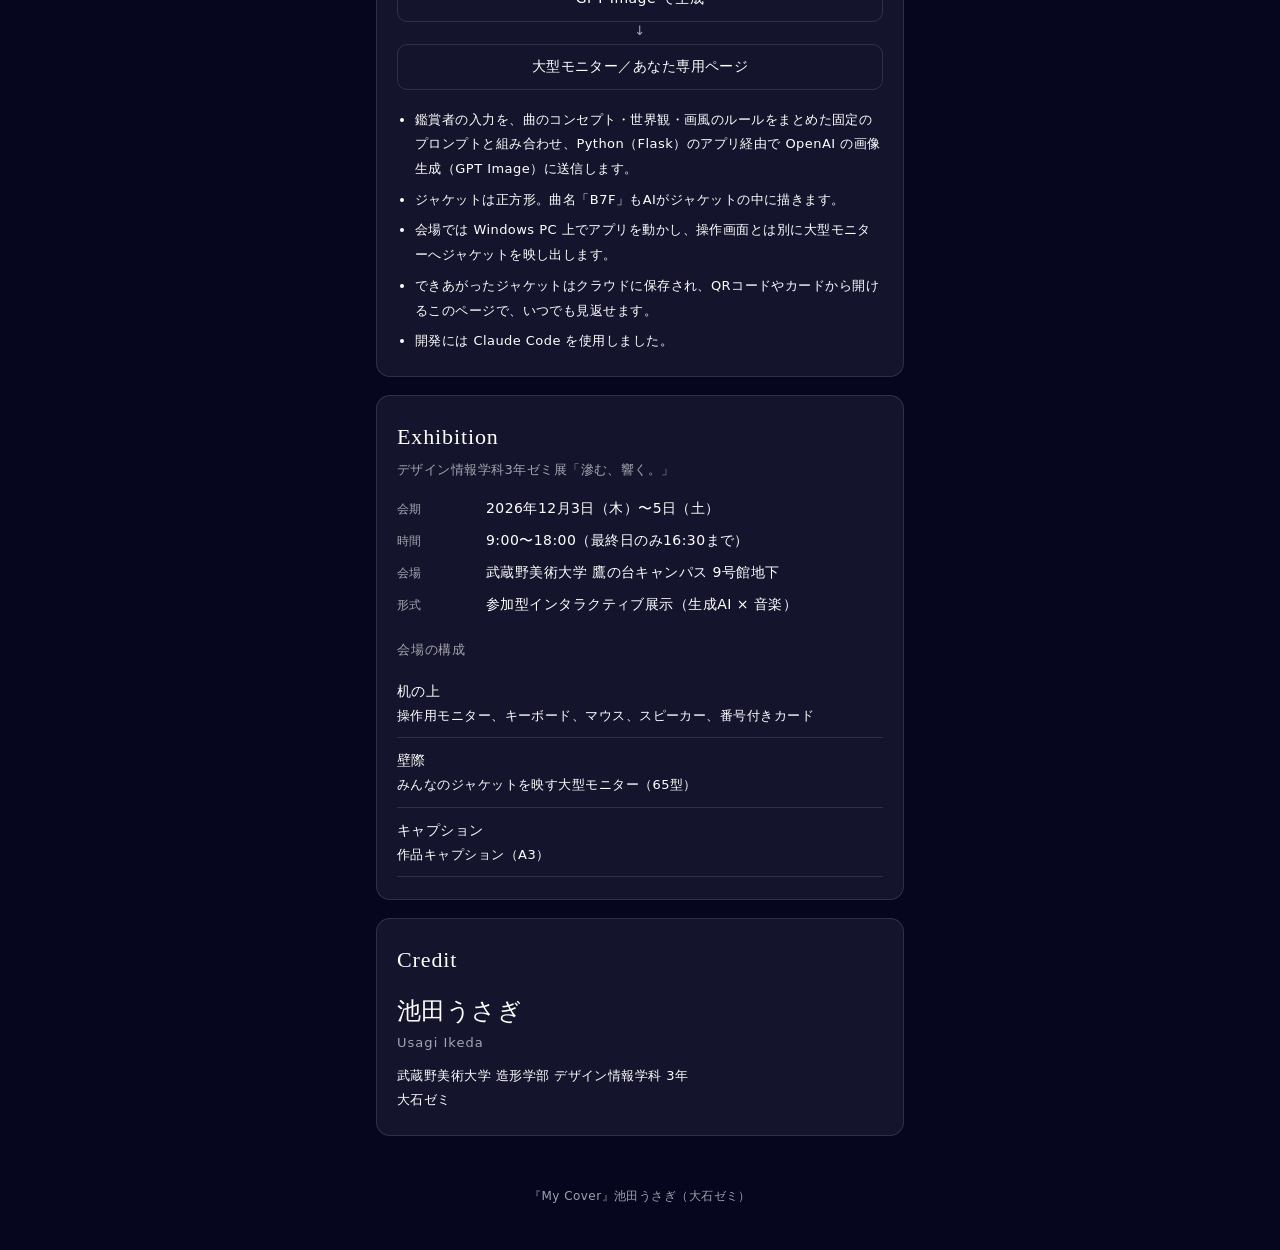
==== commit 88f53541: "feat: 作品ページにメニューバーと展示作品の詳細を追加 - 作品紹介ページの内容を引用し、About・Experience・Research・System・Exhibition・Credit を追" ====
--- a/mobile/index.html
+++ b/mobile/index.html
@@ -10,8 +10,12 @@
 </head>
 <body>
 <header class="bar">
-  <a class="logo" href="./">My Cover</a>
-  <p class="no" id="no"></p>
+  <div class="bar-row">
+    <a class="logo" href="./">My Cover</a>
+    <p class="no" id="no"></p>
+  </div>
+  <!-- 作品ページのメニュー（項目へ移動）。中身は app.js が作る -->
+  <nav class="menu hidden" id="menu" aria-label="ページ内の項目"></nav>
 </header>
 
 <main id="main">
@@ -84,10 +88,6 @@
       <h1 class="home-title">My Cover</h1>
       <p class="home-catch" id="home-catch"></p>
     </div>
-    <section class="card">
-      <h2>About</h2>
-      <p class="body" id="work-intro"></p>
-    </section>
   </section>
 
   <!-- 特設エリア（M1・M2・作品ページの共通部分） -->
@@ -129,6 +129,38 @@
       <p class="body" id="song-intro"></p>
     </section>
 
+    <!-- 作品ページだけ：展示作品の詳細（リリース情報・曲の紹介より下） -->
+    <div id="home-detail" class="hidden">
+      <section class="card" id="about">
+        <h2>About</h2>
+        <p class="sub" id="d-subtitle"></p>
+        <p class="lead" id="d-lead"></p>
+        <div class="body-list" id="d-body"></div>
+        <div class="meanings" id="d-meanings"></div>
+      </section>
+
+      <section class="card" id="experience">
+        <h2>Experience</h2>
+        <p class="sub">体験の流れ</p>
+        <ol class="steps" id="d-steps"></ol>
+      </section>
+
+      <section class="card" id="research">
+        <h2>Research</h2>
+        <p class="sub">この作品で考えたいこと</p>
+        <blockquote class="question" id="d-question"></blockquote>
+        <div class="body-list" id="d-research"></div>
+        <p class="notice" id="d-notice"></p>
+      </section>
+
+      <section class="card" id="system">
+        <h2>System</h2>
+        <p class="sub">ジャケットが生まれるしくみ</p>
+        <ol class="flow" id="d-flow"></ol>
+        <ul class="points" id="d-points"></ul>
+      </section>
+    </div>
+
     <section class="block" id="everyone">
       <div class="block-head">
         <h2>みんなの My Cover</h2>
@@ -138,6 +170,22 @@
       <div class="shelf" id="shelf"></div>
       <button class="pill hidden" id="more">もっと見る</button>
       <a class="pill" id="to-home" href="./">すべて見る（作品ページ）</a>
+    </section>
+
+    <!-- 作品ページだけ：展示情報（詳しく）とクレジット -->
+    <section class="card hidden" id="exhibition">
+      <h2>Exhibition</h2>
+      <p class="sub" id="ex-theme"></p>
+      <dl class="facts" id="ex-facts"></dl>
+      <h3>会場の構成</h3>
+      <ul class="layout" id="ex-layout"></ul>
+      <a class="pill hidden" id="ex-map" target="_blank" rel="noopener">地図を開く</a>
+    </section>
+
+    <section class="card hidden" id="credit">
+      <h2>Credit</h2>
+      <p class="credit-name"><span id="cr-name"></span><small id="cr-name-en"></small></p>
+      <p class="credit-aff" id="cr-aff"></p>
     </section>
 
     <section class="card info" id="info-card">
@@ -157,7 +205,7 @@
 
 <footer class="foot">
   <a href="./" id="foot-home">『My Cover』作品ページへ</a>
-  <p class="credit" id="credit"></p>
+  <p class="credit" id="foot-credit"></p>
 </footer>
 
 <script src="config.js"></script>
--- a/mobile/style.css
+++ b/mobile/style.css
@@ -27,8 +27,8 @@
 main { max-width: 560px; margin: 0 auto; }
 
 /* ---------- 上のバー ---------- */
-.bar { position: sticky; top: 0; z-index: 5; display: flex; justify-content: space-between; align-items: baseline;
-  padding: 14px 20px 10px; background: linear-gradient(var(--bg) 60%, rgba(6, 6, 31, 0)); }
+.bar { position: sticky; top: 0; z-index: 5; padding: 14px 0 10px; background: linear-gradient(var(--bg) 70%, rgba(6, 6, 31, 0)); }
+.bar-row { display: flex; justify-content: space-between; align-items: baseline; padding: 0 20px; }
 .logo { font-family: var(--serif); font-size: 24px; color: var(--fg); text-decoration: none; letter-spacing: .02em; }
 .no { margin: 0; font-size: 13px; color: var(--muted); font-variant-numeric: tabular-nums; }
 
@@ -154,3 +154,57 @@
 @media (prefers-reduced-motion: no-preference) {
   .art, .tile img { transition: opacity .3s; }
 }
+
+/* ---------- 作品ページのメニュー（横にスクロール） ---------- */
+.menu { display: flex; gap: 6px; overflow-x: auto; scrollbar-width: none; margin-top: 10px; padding: 0 16px 2px;
+  -webkit-mask-image: linear-gradient(90deg, transparent, #000 16px, #000 calc(100% - 24px), transparent);
+  mask-image: linear-gradient(90deg, transparent, #000 16px, #000 calc(100% - 24px), transparent); }
+.menu::-webkit-scrollbar { display: none; }
+.menu a { flex: none; display: inline-flex; align-items: center; min-height: 34px; padding: 0 14px; border-radius: 999px;
+  font-size: 13px; color: var(--muted); text-decoration: none; border: 1px solid var(--card-line); background: rgba(6, 6, 31, .6); }
+.menu a.active { color: var(--bg); background: #fff; border-color: #fff; }
+/* メニューで移動したとき、上のバーに隠れないように */
+#release, #song, #about, #experience, #research, #system, #everyone, #exhibition, #credit { scroll-margin-top: 112px; }
+html { scroll-behavior: smooth; }
+@media (prefers-reduced-motion: reduce) { html { scroll-behavior: auto; } }
+
+/* ---------- 展示作品の詳細 ---------- */
+.lead { margin: 14px 0 0; font-family: var(--serif); font-size: 19px; line-height: 1.8; }
+.body-list p { margin: 12px 0 0; font-size: 14px; line-height: 2; }
+.meanings { display: grid; grid-template-columns: 1fr 1fr; gap: 10px; margin-top: 18px; }
+.meaning { padding: 14px; border-radius: 10px; border: 1px solid var(--card-line); }
+.meaning b { display: block; font-family: var(--serif); font-size: 20px; font-weight: 400; }
+.meaning small { display: block; font-size: 12px; color: var(--muted); }
+.meaning p { margin: 8px 0 0; font-size: 13px; line-height: 1.8; }
+
+.steps { list-style: none; margin: 16px 0 0; padding: 0; counter-reset: step; }
+.steps li { position: relative; padding: 0 0 18px 44px; counter-increment: step; }
+.steps li::before { content: counter(step); position: absolute; left: 0; top: 2px; width: 28px; height: 28px; border-radius: 50%;
+  border: 1px solid rgba(255, 255, 255, .5); display: flex; align-items: center; justify-content: center; font-size: 13px; }
+.steps li:not(:last-child)::after { content: ""; position: absolute; left: 14px; top: 34px; bottom: 4px; width: 1px; background: var(--card-line); }
+.steps .en { display: block; font-size: 11px; color: var(--muted); letter-spacing: .1em; }
+.steps b { display: block; font-family: var(--serif); font-size: 18px; font-weight: 400; }
+.steps p { margin: 4px 0 0; font-size: 13px; line-height: 1.9; color: rgba(255, 255, 255, .85); }
+
+.question { margin: 16px 0 0; padding: 0 0 0 14px; border-left: 2px solid #fff; font-family: var(--serif); font-size: 17px; line-height: 1.9; }
+.notice { margin: 16px 0 0; padding: 12px 14px; border-radius: 10px; background: rgba(255, 255, 255, .06); font-size: 12px; line-height: 1.8; color: var(--muted); }
+
+.flow { list-style: none; margin: 16px 0 0; padding: 0; }
+.flow li { padding: 10px 14px; border-radius: 10px; border: 1px solid var(--card-line); font-size: 14px; text-align: center; }
+.flow li:not(:last-child) { margin-bottom: 22px; position: relative; }
+.flow li:not(:last-child)::after { content: "↓"; position: absolute; left: 50%; bottom: -21px; transform: translateX(-50%); color: var(--muted); font-size: 13px; }
+.points { margin: 18px 0 0; padding-left: 1.2em; }
+.points li { font-size: 13px; line-height: 1.9; margin-top: 6px; }
+
+.facts { display: grid; grid-template-columns: 5.5em 1fr; gap: 8px 12px; margin: 16px 0 0; font-size: 14px; line-height: 1.7; }
+.facts dt { color: var(--muted); font-size: 12px; padding-top: 2px; }
+.facts dd { margin: 0; }
+.card h3 { margin: 22px 0 0; font-size: 13px; font-weight: 400; color: var(--muted); letter-spacing: .06em; }
+.layout { list-style: none; margin: 8px 0 0; padding: 0; }
+.layout li { padding: 10px 0; border-bottom: 1px solid var(--card-line); font-size: 13px; line-height: 1.8; }
+.layout b { display: block; font-weight: 500; font-size: 14px; }
+#exhibition .pill, #credit .pill { margin-top: 16px; width: 100%; }
+
+.credit-name { margin: 12px 0 0; font-family: var(--serif); font-size: 24px; }
+.credit-name small { display: block; font-family: var(--sans); font-size: 13px; color: var(--muted); letter-spacing: .08em; }
+.credit-aff { margin: 10px 0 0; font-size: 13px; line-height: 1.9; white-space: pre-line; }
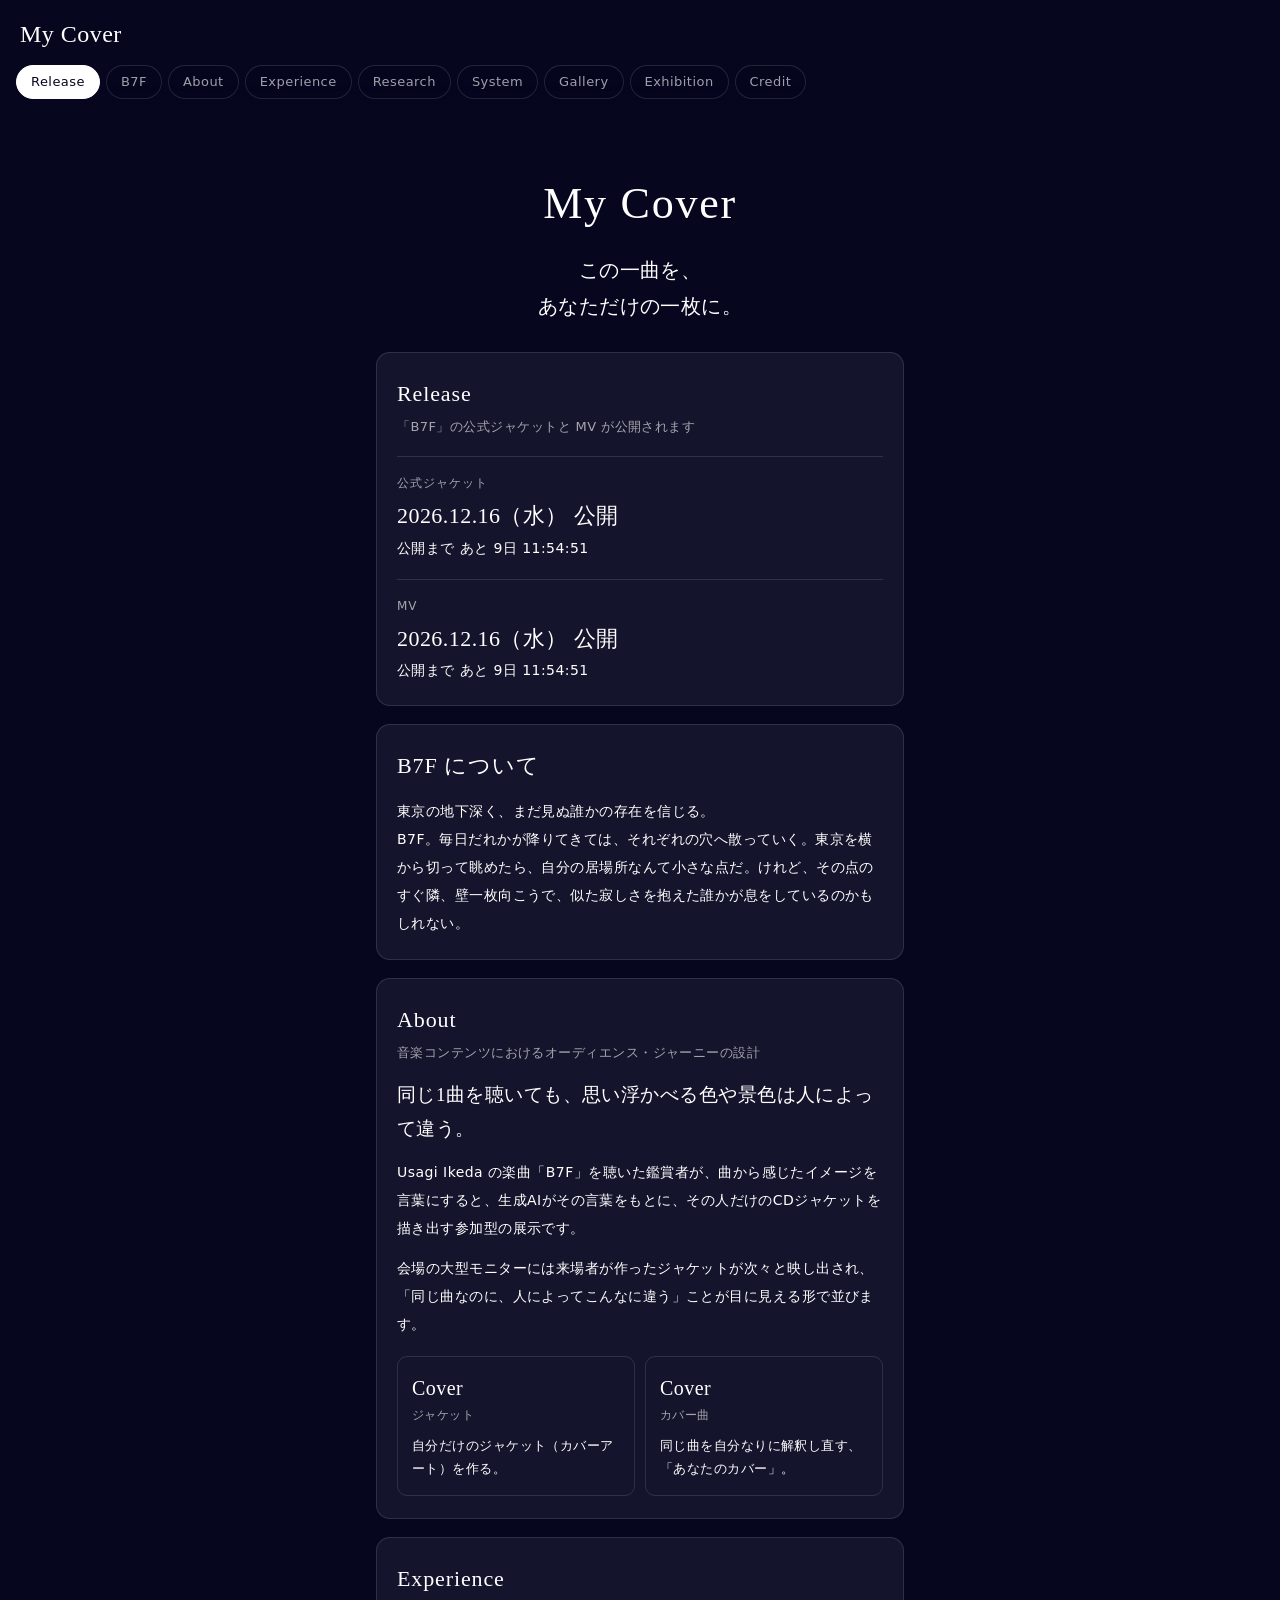
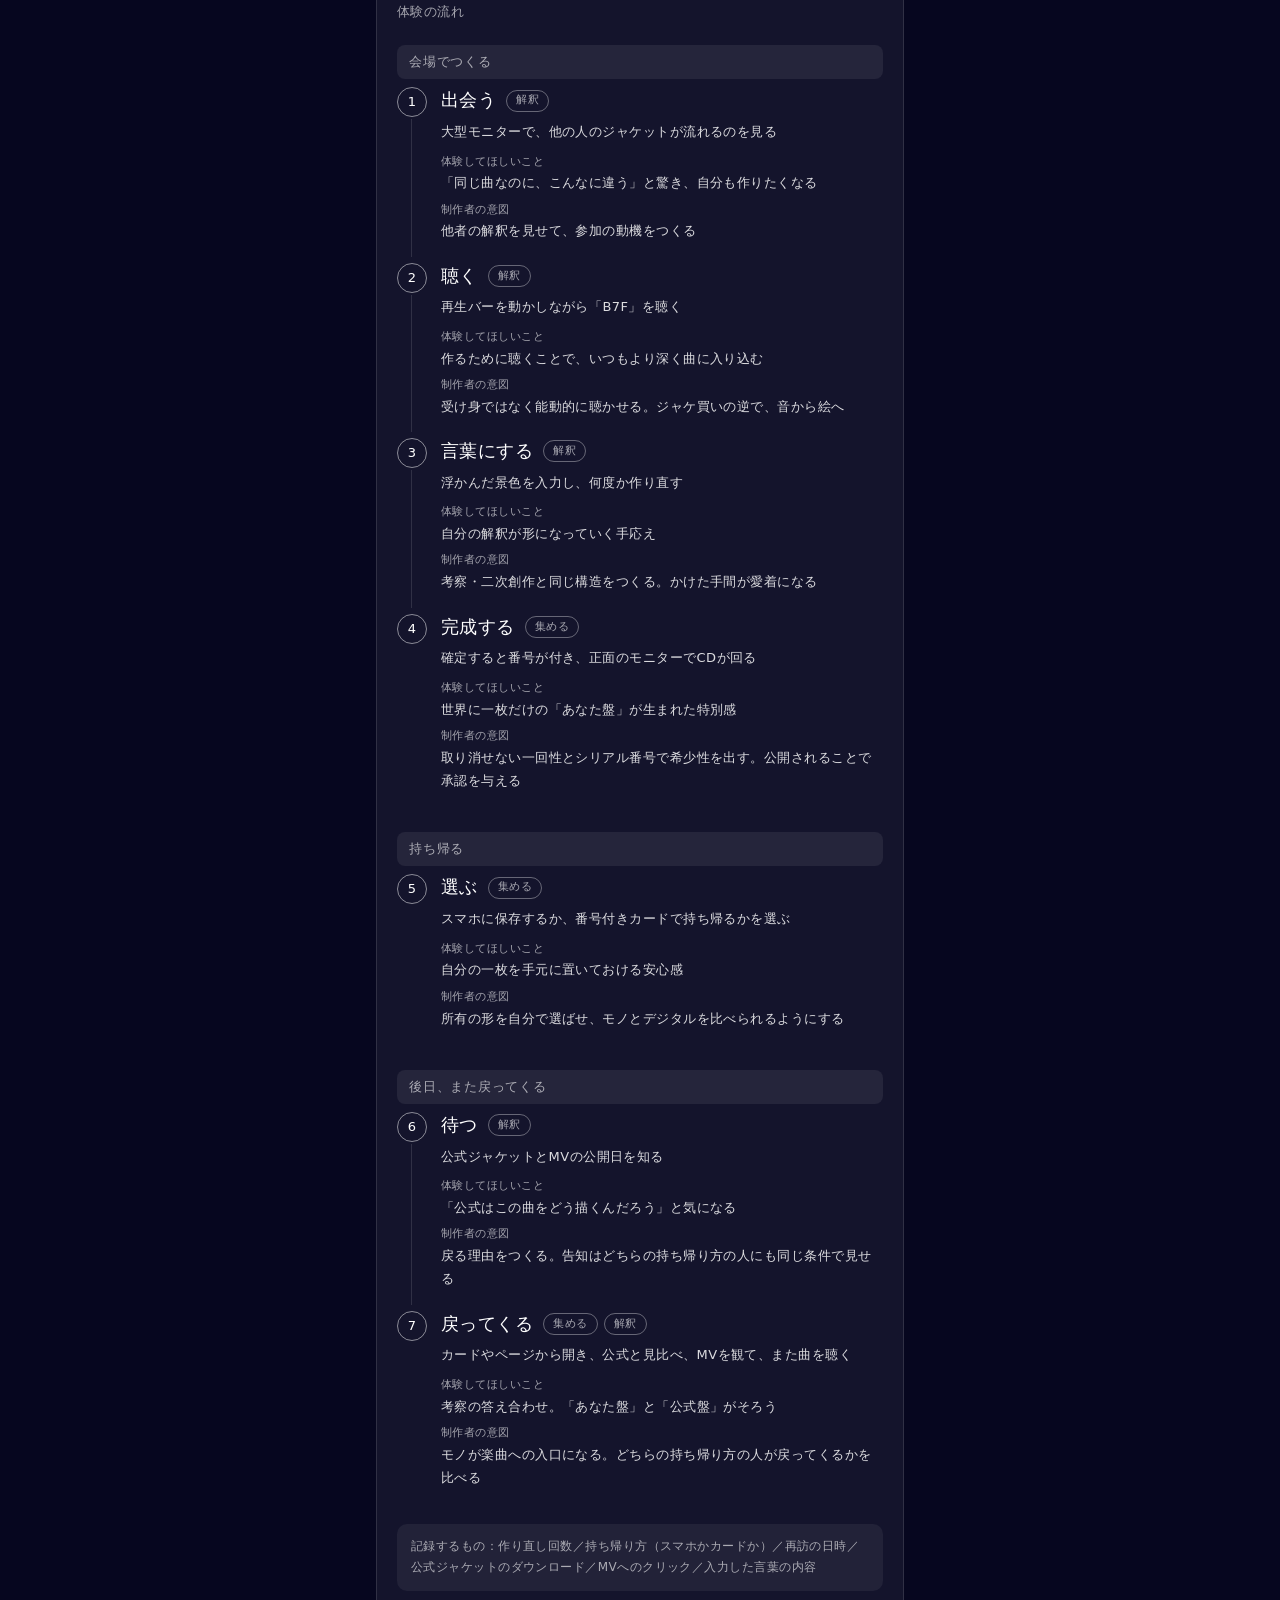
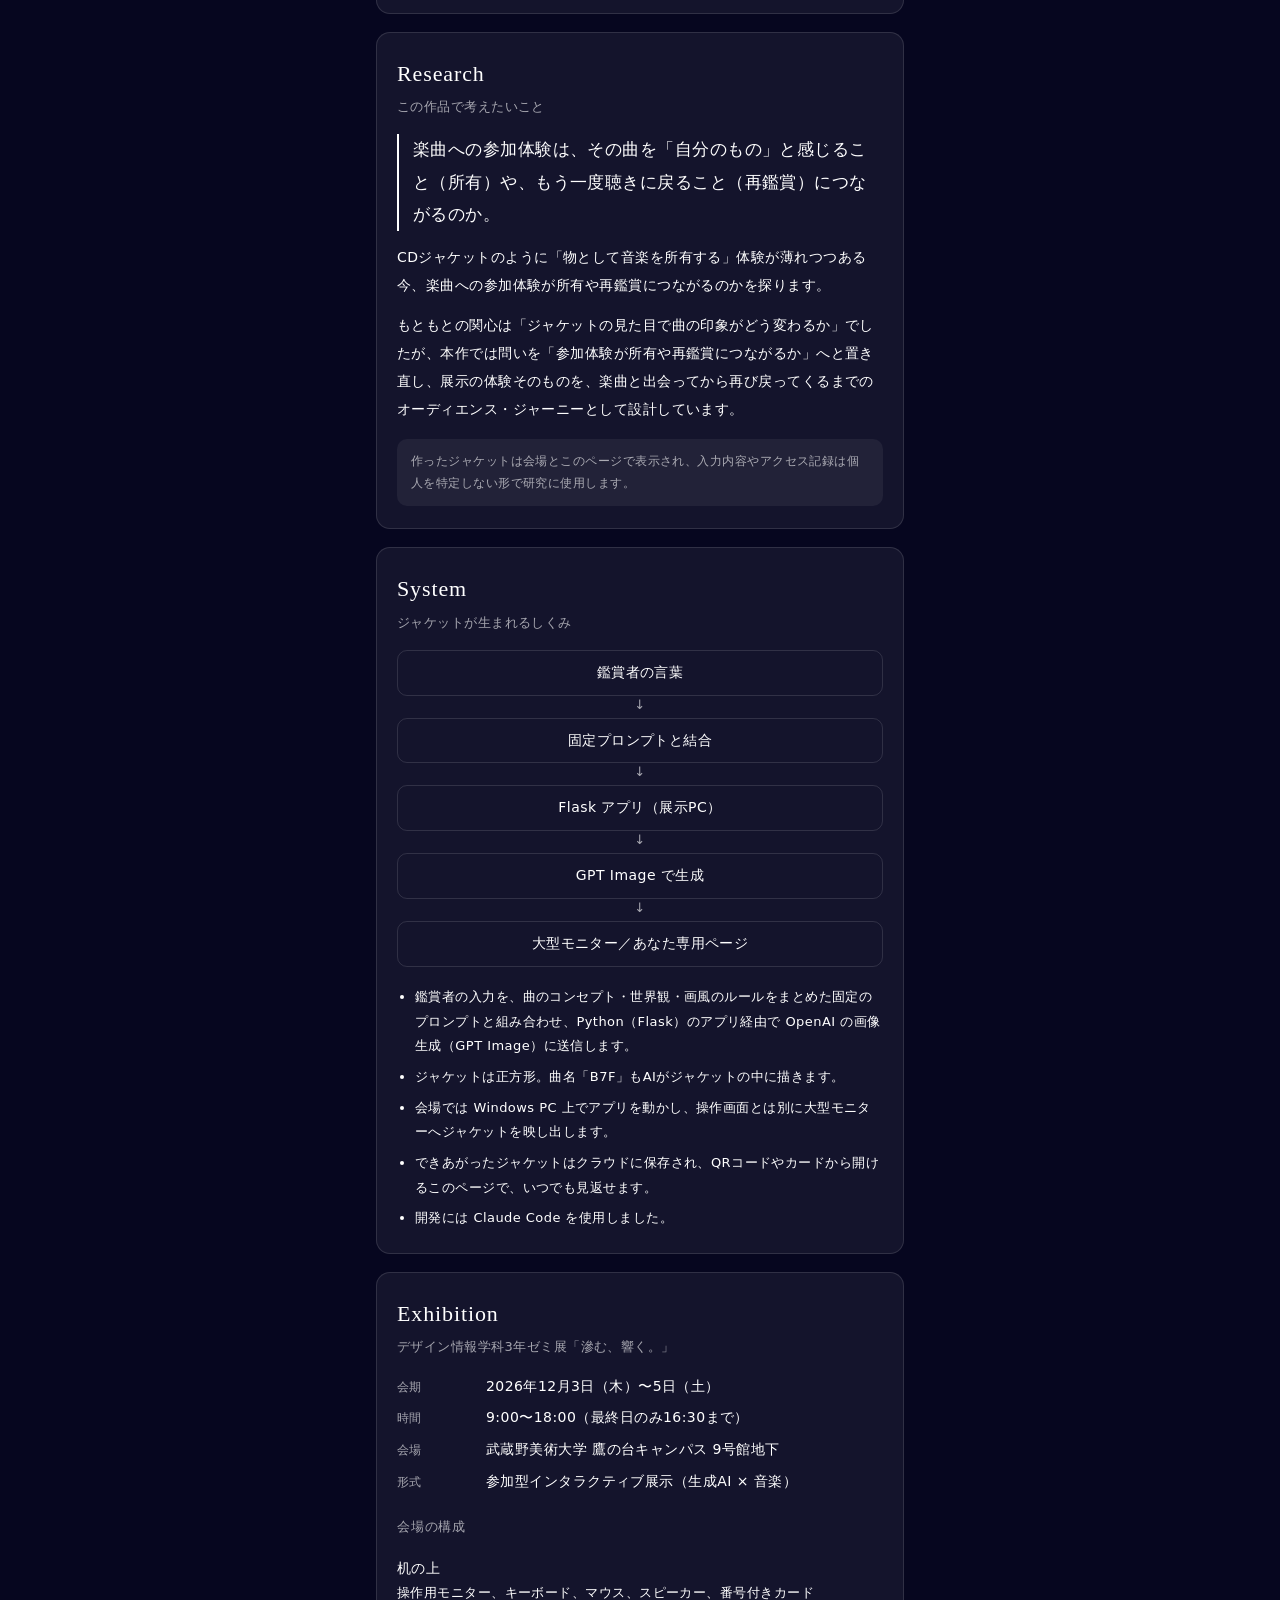
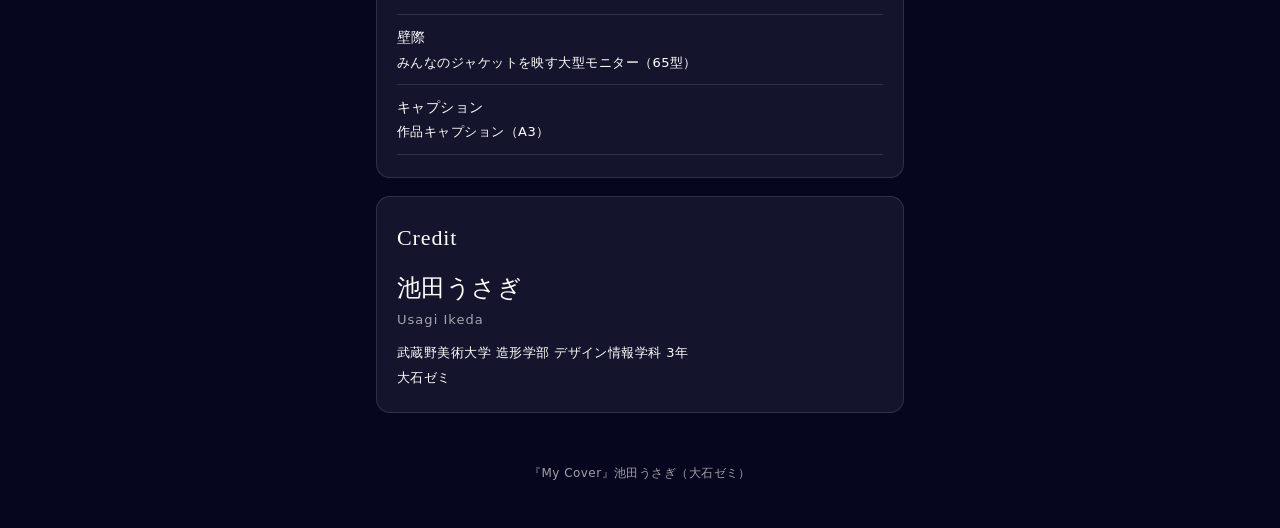
==== commit ee24b145: "feat: 作品ページの体験の流れを作者の表（3段階・7ステップ）に差し替え - 各ステップにタグ（解釈／集める）、鑑賞者の行動、体験してほしいこと、制作者の意図 - 記録するものを表示、About " ====
--- a/mobile/index.html
+++ b/mobile/index.html
@@ -142,7 +142,8 @@
       <section class="card" id="experience">
         <h2>Experience</h2>
         <p class="sub">体験の流れ</p>
-        <ol class="steps" id="d-steps"></ol>
+        <div class="journey" id="d-journey"></div>
+        <p class="notice" id="d-records"></p>
       </section>
 
       <section class="card" id="research">
--- a/mobile/style.css
+++ b/mobile/style.css
@@ -208,3 +208,20 @@
 .credit-name { margin: 12px 0 0; font-family: var(--serif); font-size: 24px; }
 .credit-name small { display: block; font-family: var(--sans); font-size: 13px; color: var(--muted); letter-spacing: .08em; }
 .credit-aff { margin: 10px 0 0; font-size: 13px; line-height: 1.9; white-space: pre-line; }
+
+/* ---------- 体験の流れ（段階ごと） ---------- */
+.phase { margin-top: 20px; }
+.phase-title { margin: 0 0 10px; font-family: var(--serif); font-size: 15px; color: var(--fg); letter-spacing: .06em;
+  padding: 6px 12px; border-radius: 8px; background: rgba(255, 255, 255, .07); }
+.phase .steps { margin-top: 6px; counter-reset: none; }
+.phase .steps li { counter-increment: step; }
+.journey { counter-reset: step; }
+.step-head { display: flex; flex-wrap: wrap; align-items: center; gap: 6px; }
+.step-head b { margin-right: 4px; }
+.tag { display: inline-flex; align-items: center; height: 22px; padding: 0 9px; border-radius: 999px; font-size: 11px;
+  border: 1px solid rgba(255, 255, 255, .35); color: var(--muted); }
+.step-action { margin: 6px 0 0; font-size: 14px; line-height: 1.8; }
+.step-detail { margin: 8px 0 0; }
+.j-row { margin-top: 6px; }
+.j-row dt { font-size: 11px; color: var(--muted); letter-spacing: .04em; }
+.j-row dd { margin: 0; font-size: 13px; line-height: 1.8; color: rgba(255, 255, 255, .85); }
